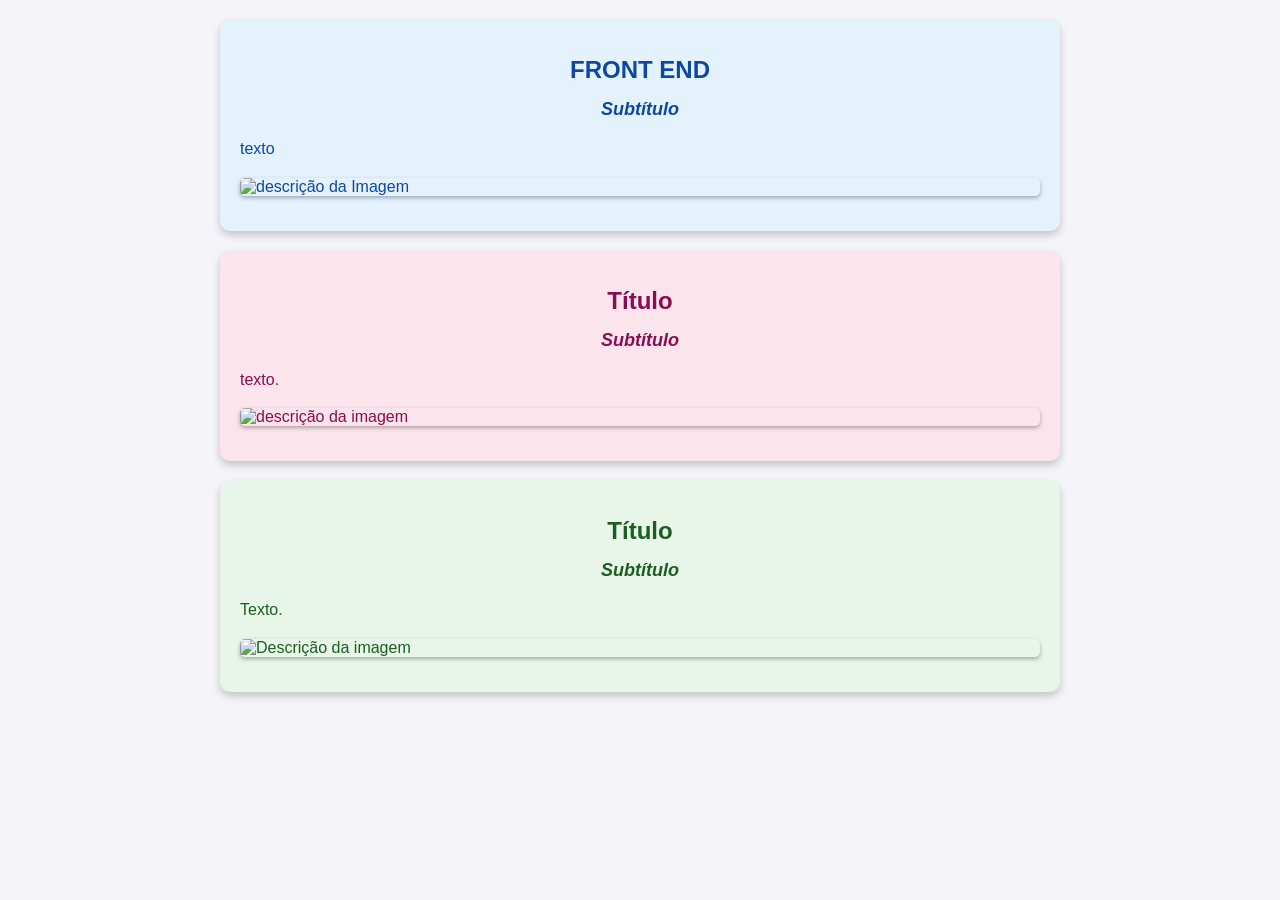
==== index.html @ 8c62282c "Rename indix.html to index.html" ====
<!DOCTYPE html>
<html lang="pt-br">
<head>
<meta charset="UTF-8">
<meta name="viewport" content="width=device-width, initial-scale=1.0">
<title>FRONT END</title>
<link rel="stylesheet" href="style.css">
</head>
<body>
<div class="section" id="section1">
<h1>FRONT END</h1>
<h2>Subtítulo</h2>
<p>texto</p>
<img src="imagem" alt="descrição da Imagem">
</div>

<div class="section" id="section2">
<h1>Título</h1>
<h2>Subtítulo</h2>
<p>texto.</p>
<img src="endereço da imagem" alt="descrição da imagem">
</div>

<div class="section" id="section3">
<h1>Título</h1>
<h2>Subtítulo</h2>
<p>Texto.</p>
<img src="endereço da Imagem" alt="Descrição da imagem">
</div>
</body>
</html>
---- style.css ----
/* Estilo geral */
body {
    font-family: Arial, sans-serif;
    margin: 0;
    padding: 0;
    background-color: #f4f4f9;
    color: #333;
    }
    
    /* Estilização das seções */
    .section {
    padding: 20px;
    margin: 20px auto;
    max-width: 800px;
    border-radius: 10px;
    box-shadow: 0 4px 8px rgba(0, 0, 0, 0.2);
    }
    
    /* Cores para cada seção */
    #section1 {
    background-color: #e3f2fd; /* Azul claro */
    color: #0d47a1; /* Azul escuro */
    }
    
    #section2 {
    background-color: #fce4ec; /* Rosa claro */
    color: #880e4f; /* Rosa escuro */
    }
    
    #section3 {
    background-color: #e8f5e9; /* Verde claro */
    
    color: #1b5e20; /* Verde escuro */
    }
    
    /* Estilo dos títulos */
    h1 {
    font-size: 24px;
    margin-bottom: 10px;
    text-align: center;
    }
    
    h2 {
    font-size: 18px;
    margin-bottom: 15px;
    text-align: center;
    font-style: italic;
    }
    
    /* Estilo do texto */
    p {
    font-size: 16px;
    line-height: 1.6;
    text-align: justify;
    }
    
    /* Estilo das imagens */
    img {
    display: block;
    margin: 15px auto;
    max-width: 100%;
    border-radius: 5px;
    box-shadow: 0 2px 4px rgba(0, 0, 0, 0.3);
    
    }
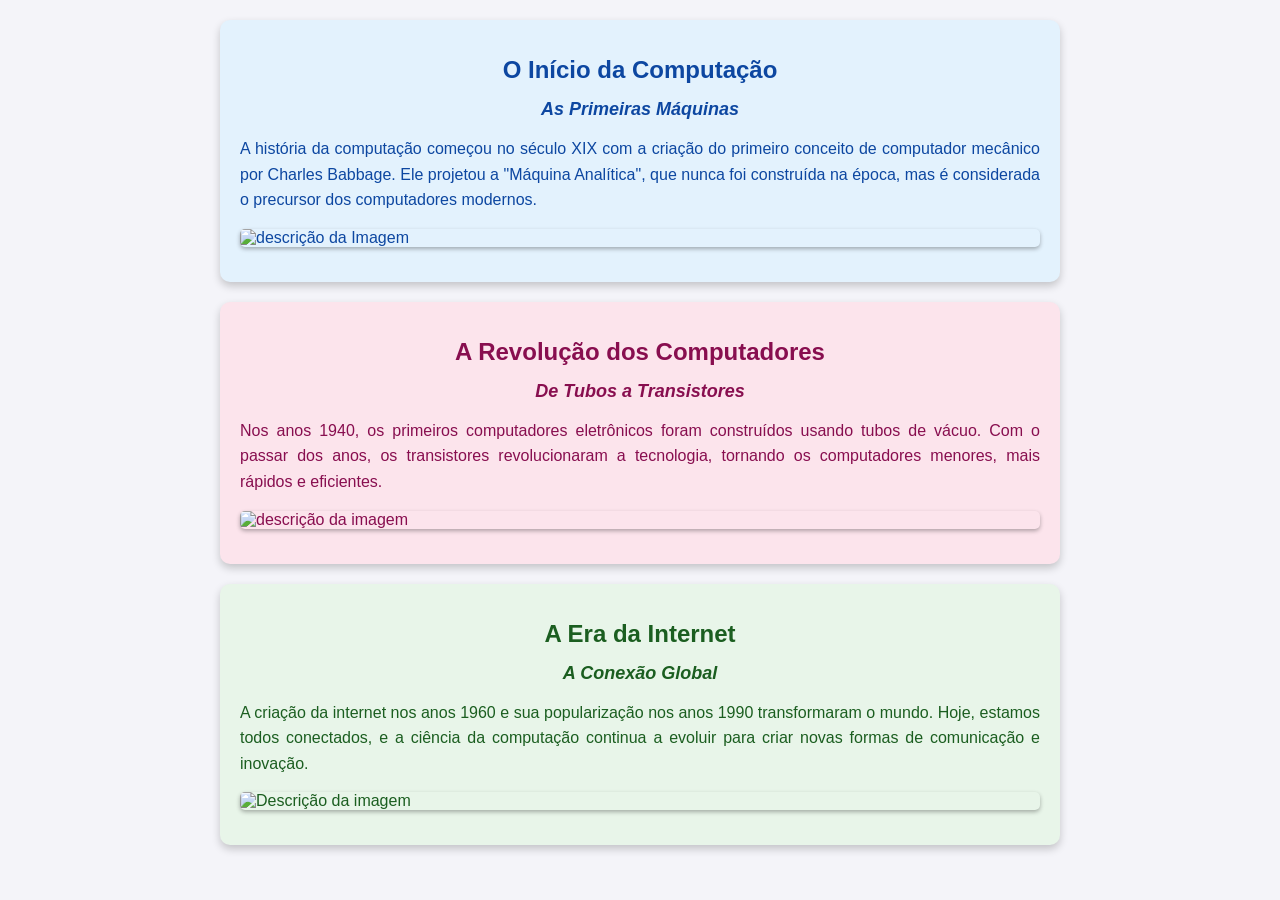
==== commit 644161b1: "tt" ====
--- a/index.html
+++ b/index.html
@@ -3,29 +3,36 @@
 <head>
 <meta charset="UTF-8">
 <meta name="viewport" content="width=device-width, initial-scale=1.0">
-<title>FRONT END</title>
+<title>História da Computação</title>
 <link rel="stylesheet" href="style.css">
 </head>
 <body>
 <div class="section" id="section1">
-<h1>FRONT END</h1>
-<h2>Subtítulo</h2>
-<p>texto</p>
-<img src="imagem" alt="descrição da Imagem">
+<h1>O Início da Computação</h1>
+<h2>As Primeiras Máquinas</h2>
+<p>A história da computação começou no século XIX com a criação do primeiro conceito
+    de computador mecânico por Charles Babbage. Ele projetou a "Máquina Analítica", que
+    nunca foi construída na época, mas é considerada o precursor dos computadores
+    modernos.</p>
+<img src="1.imagem" alt="descrição da Imagem">
 </div>
 
 <div class="section" id="section2">
-<h1>Título</h1>
-<h2>Subtítulo</h2>
-<p>texto.</p>
-<img src="endereço da imagem" alt="descrição da imagem">
+<h1>A Revolução dos Computadores</h1>
+<h2>De Tubos a Transistores</h2>
+<p>Nos anos 1940, os primeiros computadores eletrônicos foram construídos usando tubos
+    de vácuo. Com o passar dos anos, os transistores revolucionaram a tecnologia, tornando
+    os computadores menores, mais rápidos e eficientes.</p>
+<img src="2.imagem" alt="descrição da imagem">
 </div>
 
 <div class="section" id="section3">
-<h1>Título</h1>
-<h2>Subtítulo</h2>
-<p>Texto.</p>
-<img src="endereço da Imagem" alt="Descrição da imagem">
+<h1>A Era da Internet</h1>
+<h2>A Conexão Global</h2>
+<p>A criação da internet nos anos 1960 e sua popularização nos anos 1990 transformaram o
+    mundo. Hoje, estamos todos conectados, e a ciência da computação continua a evoluir
+    para criar novas formas de comunicação e inovação.</p>
+<img src="3.imagem" alt="Descrição da imagem">
 </div>
 </body>
 </html>
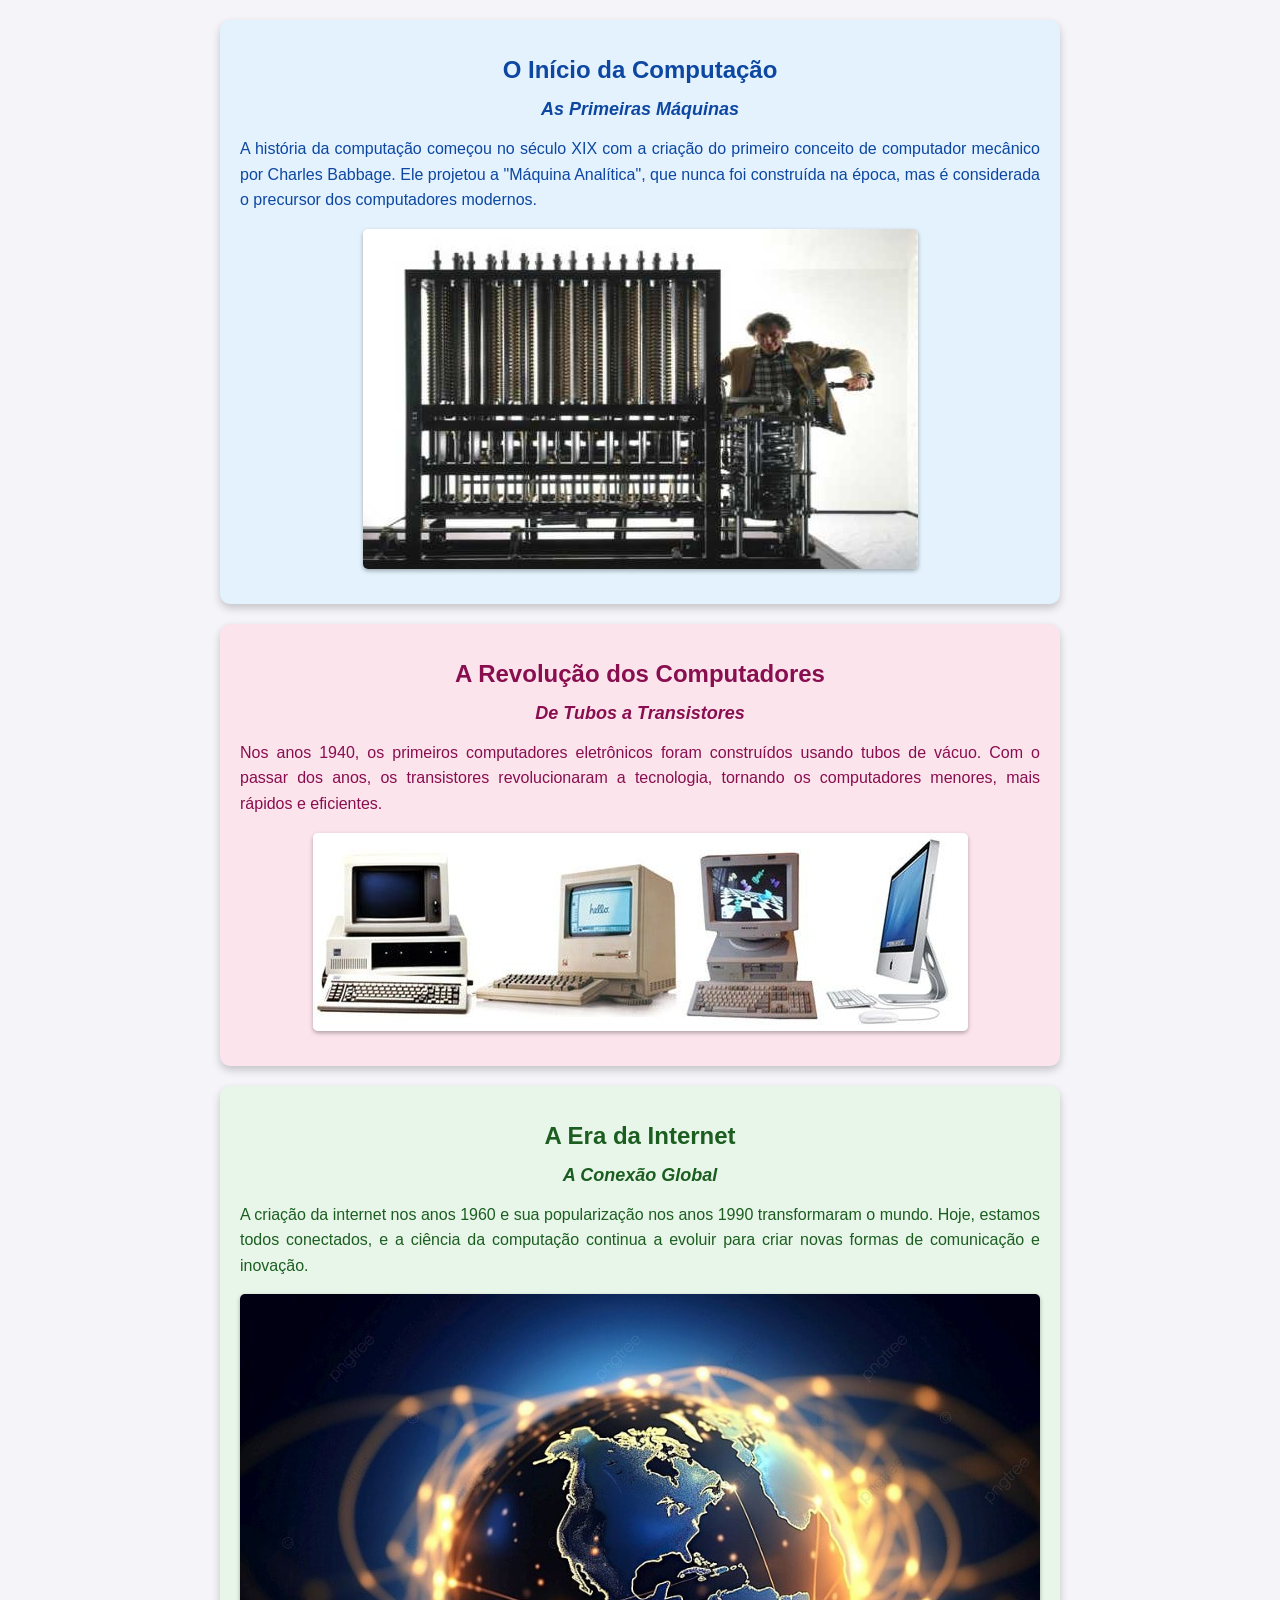
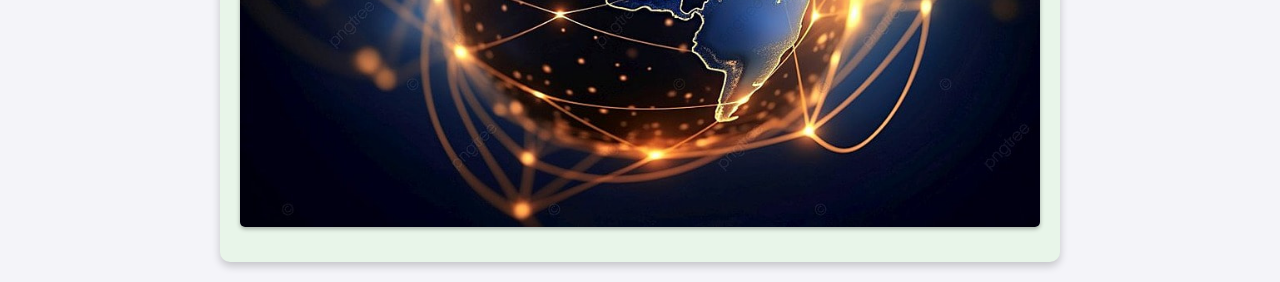
==== commit 32369455: "lindo" ====
--- a/index.html
+++ b/index.html
@@ -14,7 +14,7 @@
     de computador mecânico por Charles Babbage. Ele projetou a "Máquina Analítica", que
     nunca foi construída na época, mas é considerada o precursor dos computadores
     modernos.</p>
-<img src="1.imagem" alt="descrição da Imagem">
+<img src="imagem.1" alt="descrição da Imagem">
 </div>
 
 <div class="section" id="section2">
@@ -23,7 +23,7 @@
 <p>Nos anos 1940, os primeiros computadores eletrônicos foram construídos usando tubos
     de vácuo. Com o passar dos anos, os transistores revolucionaram a tecnologia, tornando
     os computadores menores, mais rápidos e eficientes.</p>
-<img src="2.imagem" alt="descrição da imagem">
+<img src="imagem.2" alt="descrição da imagem">
 </div>
 
 <div class="section" id="section3">
@@ -32,7 +32,7 @@
 <p>A criação da internet nos anos 1960 e sua popularização nos anos 1990 transformaram o
     mundo. Hoje, estamos todos conectados, e a ciência da computação continua a evoluir
     para criar novas formas de comunicação e inovação.</p>
-<img src="3.imagem" alt="Descrição da imagem">
+<img src="imagem.3" alt="Descrição da imagem">
 </div>
 </body>
 </html>
